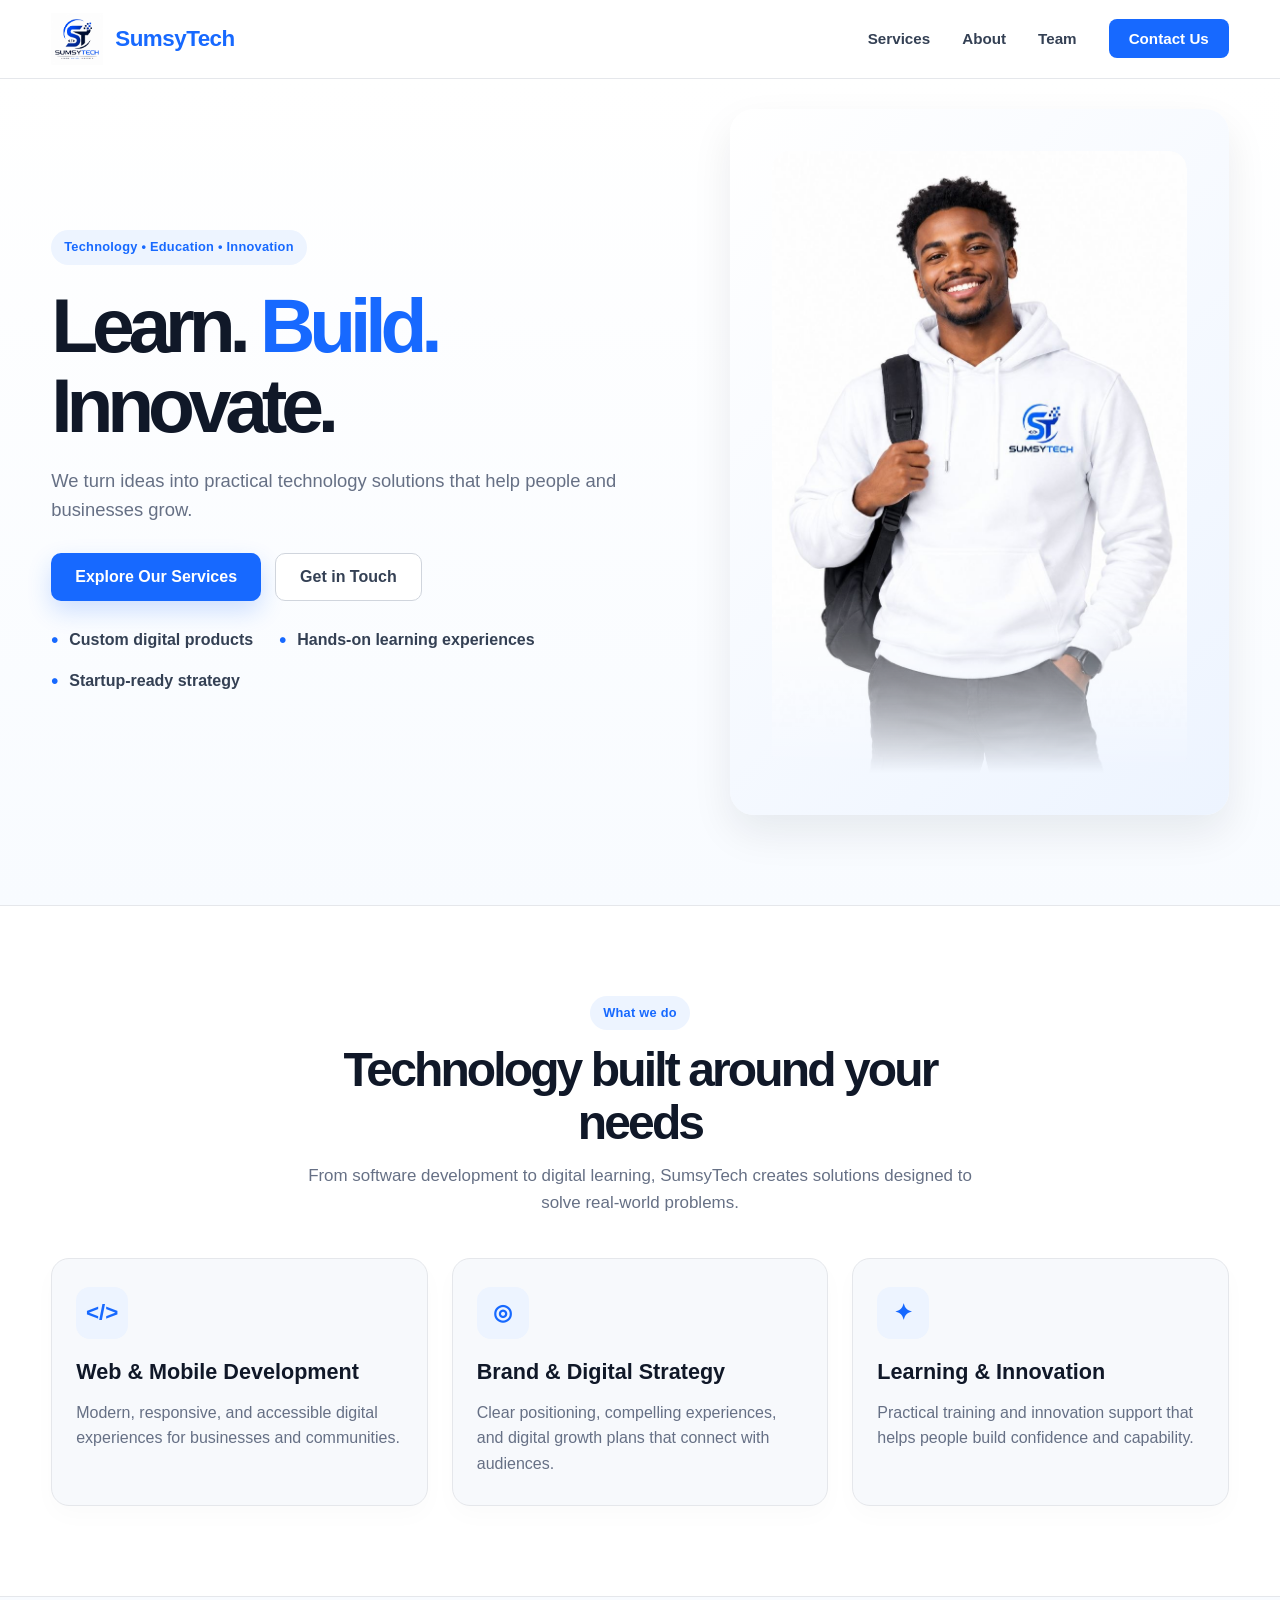
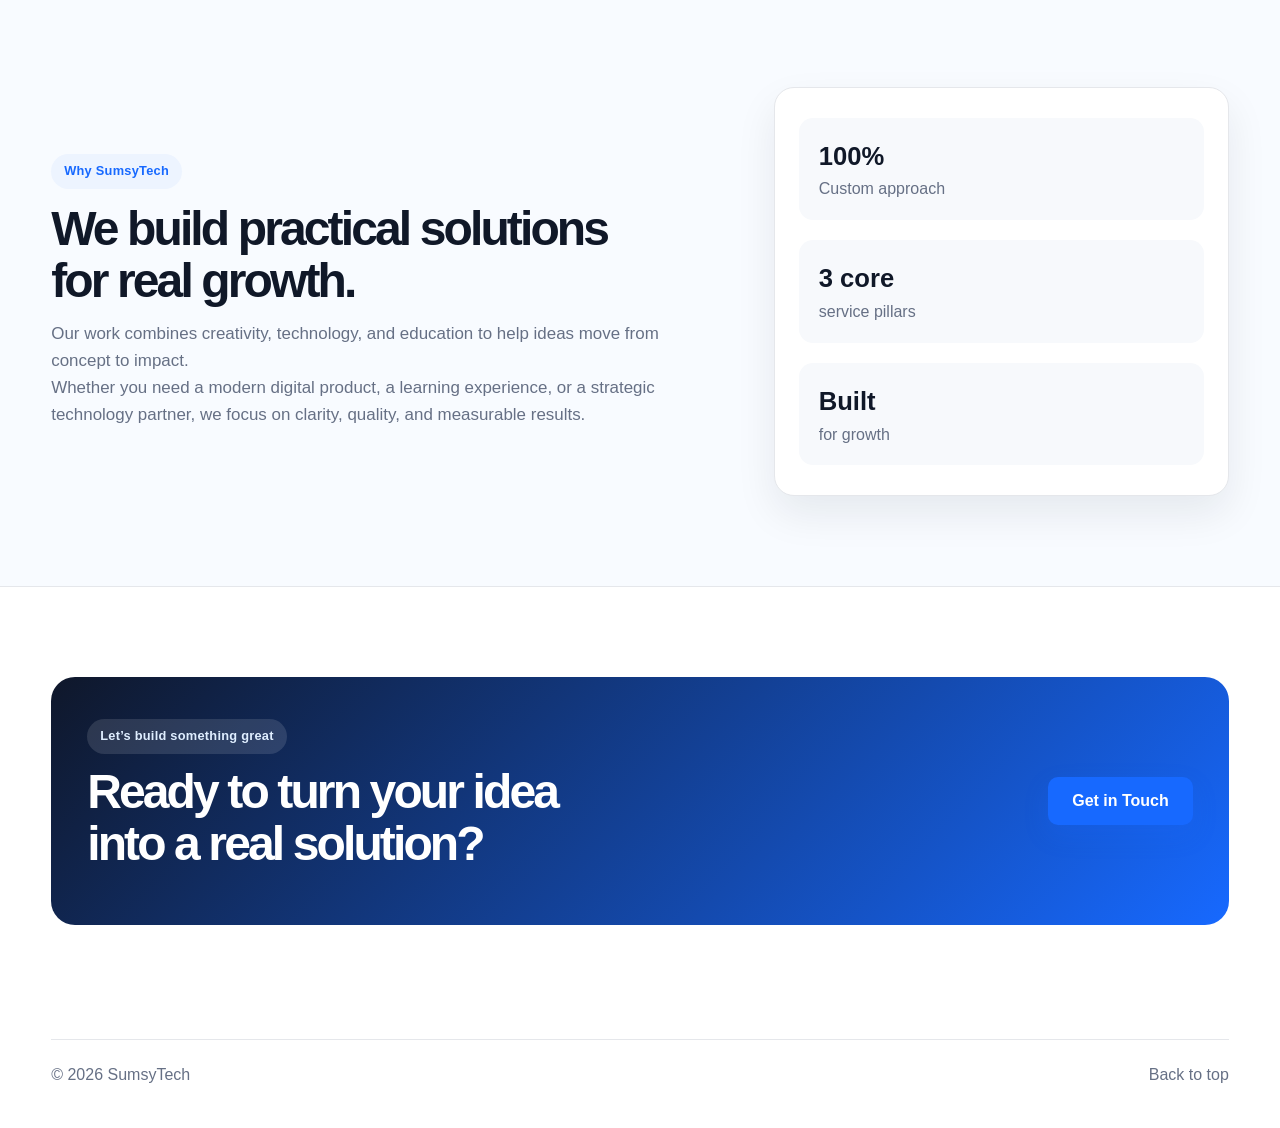
==== index.html @ 4ef964a2 "first commit" ====
<!DOCTYPE html>
<html lang="en">
<head>
    <meta charset="UTF-8">
    <meta name="viewport" content="width=device-width, initial-scale=1.0">
    <title>SumsyTech | Learn. Build. Innovate.</title>
    <meta name="description" content="SumsyTech helps people and businesses grow through technology, education, and innovation.">
    <link rel="stylesheet" href="./index.css">
</head>
<body>
    <header>
        <div class="nav-container">
            <a href="./index.html" class="logo" aria-label="SumsyTech home">
                <img src="./hero/sumsytech.jpg" alt="SumsyTech logo">
                <span>SumsyTech</span>
            </a>

            <nav aria-label="Main navigation" class="desktop-nav">
                <ul>
                    <li><a href="./services.html">Services</a></li>
                    <li><a href="./about.html">About</a></li>
                    <li><a href="./team.html">Team</a></li>
                    <li><a href="./contact.html" class="nav-button">Contact Us</a></li>
                </ul>
            </nav>

            <button class="mobile-menu-toggle" aria-label="Open menu" aria-expanded="false" aria-controls="mobileSidebar">
                <span></span>
                <span></span>
                <span></span>
            </button>
        </div>

        <div class="mobile-sidebar-overlay" aria-hidden="true"></div>

        <aside class="mobile-sidebar" id="mobileSidebar" aria-label="Mobile navigation" aria-hidden="true">
            <div class="mobile-sidebar-header">
                <a href="./index.html" class="logo" aria-label="SumsyTech home">
                    <img src="./hero/sumsytech.jpg" alt="SumsyTech logo">
                    <span>SumsyTech</span>
                </a>
                <button class="mobile-menu-close" aria-label="Close menu">×</button>
            </div>

            <nav aria-label="Mobile navigation links" class="mobile-nav">
                <ul>
                    <li><a href="./services.html">Services</a></li>
                    <li><a href="./about.html">About</a></li>
                    <li><a href="./team.html">Team</a></li>
                    <li><a href="./contact.html">Contact Us</a></li>
                </ul>
            </nav>
        </aside>
    </header>

    <main>
        <section class="hero" id="top">
            <div class="hero-container">
                <div class="hero-content">
                    <span class="eyebrow">Technology • Education • Innovation</span>
                    <h1>Learn. <span>Build.</span> Innovate.</h1>
                    <p>We turn ideas into practical technology solutions that help people and businesses grow.</p>

                    <div class="hero-buttons">
                        <a href="./services.html" class="btn btn-primary">Explore Our Services</a>
                        <a href="./contact.html" class="btn btn-secondary">Get in Touch</a>
                    </div>

                    <ul class="hero-points" aria-label="SumsyTech strengths">
                        <li>Custom digital products</li>
                        <li>Hands-on learning experiences</li>
                        <li>Startup-ready strategy</li>
                    </ul>
                </div>

                <div class="hero-logo" aria-label="SumsyTech technology symbol illustration">
                    <img src="./hero/sumsy-hero.jpg" alt="SumsyTech logo featuring the ST technology symbol">
                </div>
            </div>
        </section>

        <section class="services" id="services">
            <div class="container">
                <div class="section-heading">
                    <span class="kicker">What we do</span>
                    <h2>Technology built around your needs</h2>
                    <p>From software development to digital learning, SumsyTech creates solutions designed to solve real-world problems.</p>
                </div>

                <div class="service-grid">
                    <article class="service-card">
                        <div class="service-icon" aria-hidden="true">&lt;/&gt;</div>
                        <h3>Web &amp; Mobile Development</h3>
                        <p>Modern, responsive, and accessible digital experiences for businesses and communities.</p>
                    </article>

                    <article class="service-card">
                        <div class="service-icon" aria-hidden="true">◎</div>
                        <h3>Brand &amp; Digital Strategy</h3>
                        <p>Clear positioning, compelling experiences, and digital growth plans that connect with audiences.</p>
                    </article>

                    <article class="service-card">
                        <div class="service-icon" aria-hidden="true">✦</div>
                        <h3>Learning &amp; Innovation</h3>
                        <p>Practical training and innovation support that helps people build confidence and capability.</p>
                    </article>
                </div>
            </div>
        </section>

        <section class="about" id="about">
            <div class="container about-grid">
                <div class="about-copy">
                    <span class="kicker">Why SumsyTech</span>
                    <h2>We build practical solutions for real growth.</h2>
                    <p>Our work combines creativity, technology, and education to help ideas move from concept to impact.</p>
                    <p>Whether you need a modern digital product, a learning experience, or a strategic technology partner, we focus on clarity, quality, and measurable results.</p>
                </div>

                <div class="about-panel" aria-label="SumsyTech impact statistics">
                    <div>
                        <strong>100%</strong>
                        <span>Custom approach</span>
                    </div>
                    <div>
                        <strong>3 core</strong>
                        <span>service pillars</span>
                    </div>
                    <div>
                        <strong>Built</strong>
                        <span>for growth</span>
                    </div>
                </div>
            </div>
        </section>

        <section class="cta" id="contact">
            <div class="container cta-box">
                <div>
                    <span class="kicker">Let’s build something great</span>
                    <h2>Ready to turn your idea into a real solution?</h2>
                </div>
                <a href="mailto:sumsytech@gmail.com" class="btn btn-primary">Get in Touch</a>
            </div>
        </section>
    </main>

    <footer class="site-footer">
        <div class="container footer-content">
            <p>© 2026 SumsyTech</p>
            <a href="#top">Back to top</a>
        </div>
    </footer>

    <script>
        const menuToggle = document.querySelector('.mobile-menu-toggle');
        const mobileSidebar = document.querySelector('.mobile-sidebar');
        const overlay = document.querySelector('.mobile-sidebar-overlay');
        const closeButton = document.querySelector('.mobile-menu-close');

        function toggleSidebar() {
            const isOpen = mobileSidebar.classList.contains('open');
            mobileSidebar.classList.toggle('open', !isOpen);
            overlay.classList.toggle('active', !isOpen);
            menuToggle.setAttribute('aria-expanded', String(!isOpen));
            mobileSidebar.setAttribute('aria-hidden', String(isOpen));
        }

        if (menuToggle) {
            menuToggle.addEventListener('click', toggleSidebar);
        }

        if (closeButton) {
            closeButton.addEventListener('click', toggleSidebar);
        }

        if (overlay) {
            overlay.addEventListener('click', toggleSidebar);
        }

        document.querySelectorAll('.mobile-nav a').forEach(link => {
            link.addEventListener('click', () => {
                mobileSidebar.classList.remove('open');
                overlay.classList.remove('active');
                menuToggle.setAttribute('aria-expanded', 'false');
                mobileSidebar.setAttribute('aria-hidden', 'true');
            });
        });
    </script>
</body>
</html>
---- index.css ----
:root {
    --primary: #1769ff;
    --primary-dark: #0d55d9;
    --primary-soft: #edf4ff;
    --text: #101828;
    --muted: #667085;
    --border: #e5e7eb;
    --surface: #ffffff;
    --surface-alt: #f7f9fc;
    --shadow: 0 18px 40px rgba(16, 24, 40, 0.08);
}

* {
    box-sizing: border-box;
    margin: 0;
    padding: 0;
}

html {
    scroll-behavior: smooth;
}

body {
    font-family: Arial, Helvetica, sans-serif;
    background: #fff;
    color: var(--text);
    line-height: 1.6;
}

a {
    color: inherit;
    text-decoration: none;
}

img {
    max-width: 100%;
    display: block;
    height: auto;
}

a:focus-visible,
button:focus-visible {
    outline: 3px solid var(--primary);
    outline-offset: 4px;
}

.container {
    width: min(1180px, 92%);
    margin: 0 auto;
}

/* Header */
header {
    position: sticky;
    top: 0;
    z-index: 1000;
    background: rgba(255, 255, 255, 0.96);
    backdrop-filter: blur(10px);
    border-bottom: 1px solid var(--border);
}

.nav-container {
    width: min(1180px, 92%);
    margin: 0 auto;
    min-height: 78px;
    display: flex;
    align-items: center;
    justify-content: space-between;
    gap: 30px;
}

.logo {
    display: inline-flex;
    align-items: center;
    gap: 12px;
    font-size: 1.4rem;
    font-weight: 800;
    letter-spacing: -0.5px;
}

.logo img {
    width: 52px;
    height: 52px;
    object-fit: contain;
}

.logo span {
    color: var(--primary);
}

nav ul {
    display: flex;
    align-items: center;
    list-style: none;
    gap: 32px;
}

nav a {
    font-size: 0.95rem;
    font-weight: 600;
    color: #344054;
    transition: color 0.2s ease;
}

nav a:hover {
    color: var(--primary);
}

.nav-button {
    background: var(--primary);
    color: #fff !important;
    padding: 11px 20px;
    border-radius: 8px;
    transition: background 0.2s ease, transform 0.2s ease;
}

.nav-button:hover {
    background: var(--primary-dark);
    transform: translateY(-1px);
}

/* Hero */
.hero {
    background: linear-gradient(180deg, #fff 0%, #f8fbff 100%);
    padding: 30px 0 90px;
    border-bottom: 1px solid var(--border);
}

.hero-container {
    width: min(1180px, 92%);
    margin: 0 auto;
    display: grid;
    grid-template-columns: 1.1fr 0.9fr;
    align-items: center;
    gap: 70px;
}

.eyebrow,
.kicker {
    display: inline-block;
    background: var(--primary-soft);
    color: var(--primary);
    padding: 7px 13px;
    border-radius: 999px;
    font-size: 0.8rem;
    font-weight: 700;
    letter-spacing: 0.02em;
}

.hero-content .eyebrow {
    margin-bottom: 20px;
}

.hero h1 {
    font-size: clamp(2.5rem, 6vw, 4.8rem);
    line-height: 1.05;
    letter-spacing: -0.08em;
    color: var(--text);
    margin-bottom: 20px;
}

.hero h1 span {
    color: var(--primary);
}

.hero p {
    max-width: 640px;
    color: var(--muted);
    font-size: 1.15rem;
    margin-bottom: 28px;
}

.hero-buttons {
    display: flex;
    flex-wrap: wrap;
    gap: 14px;
    margin-bottom: 26px;
}

.btn {
    display: inline-flex;
    align-items: center;
    justify-content: center;
    min-height: 48px;
    padding: 0 24px;
    border-radius: 10px;
    font-weight: 700;
    transition: all 0.2s ease;
}

.btn-primary {
    background: var(--primary);
    color: #fff;
    box-shadow: 0 10px 24px rgba(23, 105, 255, 0.2);
}

.btn-primary:hover {
    background: var(--primary-dark);
    transform: translateY(-2px);
}

.btn-secondary {
    background: #fff;
    border: 1px solid #d0d5dd;
    color: #344054;
}

.btn-secondary:hover {
    border-color: var(--primary);
    color: var(--primary);
}

.hero-points {
    display: flex;
    flex-wrap: wrap;
    gap: 16px 26px;
    list-style: none;
    color: #344054;
    font-weight: 600;
}

.hero-points li {
    position: relative;
    padding-left: 18px;
}

.hero-points li::before {
    content: "•";
    position: absolute;
    left: 0;
    color: var(--primary);
    font-size: 1.25rem;
    line-height: 1;
    top: 0.18rem;
}

.hero-logo {
    display: flex;
    justify-content: center;
    align-items: center;
    background: linear-gradient(135deg, #ffffff 0%, #edf4ff 100%);
    border-radius: 24px;
    padding: 42px;
    box-shadow: var(--shadow);
    min-height: 420px;
}

.hero-logo img {
    width: min(100%, 560px);
    object-fit: contain;
    border-radius: 18px;
    -webkit-mask-image: linear-gradient(to bottom, black 70%, transparent 100%);
    mask-image: linear-gradient(to bottom, black 70%, transparent 100%);
}

/* Services */
.services,
.about,
.cta,
.services-page-grid,
.process-section {
    padding: 90px 0;
}

.services-page-hero,
.page-hero {
    background: linear-gradient(180deg, #ffffff 0%, #f5f9ff 100%);
    padding: 90px 0 60px;
    border-bottom: 1px solid var(--border);
}

.services-page-hero-inner,
.page-hero-inner,
.team-hero-layout {
    display: grid;
    grid-template-columns: 1.2fr 0.8fr;
    gap: 40px;
    align-items: center;
}

.services-page-hero h1,
.page-hero h1,
.team-copy h1 {
    font-size: clamp(2.6rem, 5vw, 4.4rem);
    line-height: 1.08;
    letter-spacing: -0.08em;
    margin: 18px 0 16px;
}

.services-page-hero p,
.page-hero p,
.team-copy p {
    max-width: 640px;
    color: var(--muted);
    font-size: 1.08rem;
}

.mini-panel {
    background: #fff;
    border: 1px solid var(--border);
    border-radius: 22px;
    box-shadow: var(--shadow);
    padding: 24px;
    display: grid;
    gap: 16px;
}

.mini-panel div {
    background: var(--surface-alt);
    border-radius: 14px;
    padding: 18px 20px;
}

.mini-panel strong {
    display: block;
    font-size: 1.3rem;
    margin-bottom: 4px;
}

.mini-panel span {
    color: var(--muted);
}

.section-heading {
    max-width: 700px;
    margin: 0 auto 42px;
    text-align: center;
}

.section-heading h2,
.about-copy h2,
.cta-box h2 {
    font-size: clamp(2rem, 4vw, 3rem);
    letter-spacing: -0.06em;
    line-height: 1.1;
    margin: 14px 0 12px;
}

.section-heading p,
.about-copy p {
    color: var(--muted);
    font-size: 1.06rem;
}

.service-grid {
    display: grid;
    grid-template-columns: repeat(3, minmax(0, 1fr));
    gap: 24px;
    margin-top: 30px;
}

.service-card {
    background: var(--surface-alt);
    border: 1px solid var(--border);
    border-radius: 18px;
    padding: 28px 24px;
    box-shadow: 0 10px 24px rgba(16, 24, 40, 0.02);
}

.service-icon {
    width: 52px;
    height: 52px;
    border-radius: 14px;
    display: grid;
    place-items: center;
    font-size: 1.4rem;
    font-weight: 700;
    background: var(--primary-soft);
    color: var(--primary);
    margin-bottom: 16px;
}

.service-card h3 {
    font-size: 1.35rem;
    margin-bottom: 10px;
}

.service-card p {
    color: var(--muted);
}

.service-detail-card ul {
    margin-top: 16px;
    padding-left: 18px;
    color: #344054;
    line-height: 2;
}

.service-detail-card li::marker {
    color: var(--primary);
}

.process-grid,
.value-grid,
.team-grid {
    display: grid;
    grid-template-columns: repeat(4, minmax(0, 1fr));
    gap: 22px;
    margin-top: 30px;
}

.value-grid {
    grid-template-columns: repeat(3, minmax(0, 1fr));
}

.team-grid {
    grid-template-columns: repeat(4, minmax(0, 1fr));
}

.process-card,
.value-card,
.story-panel,
.contact-card,
.contact-form-wrap,
.contact-aside .aside-box,
.team-card {
    background: #fff;
    border: 1px solid var(--border);
    border-radius: 18px;
    padding: 28px 22px;
    box-shadow: 0 12px 28px rgba(16, 24, 40, 0.04);
}

.process-card span {
    display: inline-flex;
    align-items: center;
    justify-content: center;
    width: 48px;
    height: 48px;
    border-radius: 12px;
    background: var(--primary-soft);
    color: var(--primary);
    font-weight: 800;
    margin-bottom: 18px;
}

.process-card h3,
.value-card h3,
.contact-card h3,
.contact-form-wrap h2,
.story-copy h2 {
    font-size: 1.4rem;
    margin-bottom: 10px;
}

.process-card p,
.value-card p,
.contact-card p,
.story-copy p,
.contact-aside li {
    color: var(--muted);
}

.story-section,
.contact-section {
    padding: 90px 0;
}

.story-grid,
.contact-grid {
    display: grid;
    grid-template-columns: 1.15fr 0.85fr;
    gap: 34px;
    align-items: center;
}

.story-panel {
    display: grid;
    gap: 16px;
}

.story-panel div {
    background: var(--surface-alt);
    padding: 18px 20px;
    border-radius: 14px;
}

.story-panel strong {
    display: block;
    margin-bottom: 6px;
}

.story-panel span {
    color: var(--muted);
}

.value-card {
    padding: 30px 22px;
}

.value-card .service-icon {
    width: 58px;
    height: 58px;
    border-radius: 16px;
    font-size: 1.1rem;
    margin-bottom: 18px;
}

.contact-card,
.contact-form-wrap,
.contact-aside .aside-box,
.team-card {
    display: grid;
    gap: 14px;
}

.contact-card a {
    color: var(--primary);
    font-weight: 600;
}

.contact-form {
    display: grid;
    gap: 18px;
    margin-top: 18px;
}

.form-row {
    display: grid;
    grid-template-columns: repeat(2, minmax(0, 1fr));
    gap: 18px;
}

.contact-form label {
    display: grid;
    gap: 8px;
    font-weight: 600;
    color: #344054;
}

.contact-form input,
.contact-form textarea {
    width: 100%;
    border: 1px solid var(--border);
    border-radius: 12px;
    padding: 14px 16px;
    font: inherit;
    color: var(--text);
    background: #fff;
}

.contact-form input:focus,
.contact-form textarea:focus {
    outline: 2px solid rgba(23, 105, 255, 0.2);
    border-color: var(--primary);
}

.contact-aside ul {
    list-style: none;
    display: grid;
    gap: 10px;
    padding-left: 0;
}

.contact-aside li {
    position: relative;
    padding-left: 18px;
}

.contact-aside li::before {
    content: "•";
    position: absolute;
    left: 0;
    color: var(--primary);
}

.team-section {
    padding: 90px 0;
}

.team-sidebar {
    display: grid;
    gap: 20px;
}

.team-illustration {
    background: linear-gradient(135deg, #ffffff 0%, #edf4ff 100%);
    border: 1px solid var(--border);
    border-radius: 26px;
    overflow: hidden;
    box-shadow: var(--shadow);
    min-height: 300px;
}

.team-illustration svg {
    width: 100%;
    height: 100%;
    display: block;
}

.team-card {
    justify-items: start;
}

.team-avatar {
    width: 68px;
    height: 68px;
    border-radius: 50%;
    display: grid;
    place-items: center;
    background: linear-gradient(135deg, var(--primary-soft) 0%, #dfeeff 100%);
    color: var(--primary);
    font-size: 1.6rem;
    font-weight: 800;
}

.team-card h3 {
    font-size: 1.35rem;
    margin: 0;
}

.team-card span {
    color: var(--primary);
    font-weight: 700;
    font-size: 0.92rem;
}

.team-card p {
    color: var(--muted);
}

/* About */
.about {
    background: #f8fbff;
    border-top: 1px solid var(--border);
    border-bottom: 1px solid var(--border);
}

.about-grid {
    display: grid;
    grid-template-columns: 1.2fr 0.8fr;
    gap: 40px;
    align-items: center;
}

.about-copy {
    max-width: 620px;
}

.about-panel {
    background: #fff;
    border: 1px solid var(--border);
    border-radius: 20px;
    padding: 30px 24px;
    box-shadow: var(--shadow);
    display: grid;
    gap: 20px;
}

.about-panel div {
    padding: 18px 20px;
    border-radius: 14px;
    background: var(--surface-alt);
}

.about-panel strong {
    display: block;
    font-size: 1.6rem;
    color: var(--text);
}

.about-panel span {
    color: var(--muted);
}

/* CTA */
.cta-box {
    background: linear-gradient(135deg, #0f172a 0%, #1769ff 100%);
    color: #fff;
    border-radius: 24px;
    padding: 42px 36px;
    display: flex;
    align-items: center;
    justify-content: space-between;
    gap: 24px;
}

.cta-box .kicker {
    color: #dfeeff;
    background: rgba(255, 255, 255, 0.12);
}

.cta-box h2 {
    max-width: 520px;
    margin-top: 12px;
}

.submit-loading {
    display: none;
    align-items: center;
    justify-content: center;
    gap: 12px;
    margin-top: 18px;
    padding: 14px 18px;
    border: 1px solid var(--border);
    background: var(--primary-soft);
    border-radius: 12px;
    color: var(--primary);
    font-weight: 700;
}

.submit-loading.active {
    display: flex;
}

.spinner {
    width: 18px;
    height: 18px;
    border: 3px solid rgba(23, 105, 255, 0.2);
    border-top-color: var(--primary);
    border-radius: 50%;
    animation: spin 0.8s linear infinite;
}

@keyframes spin {
    to {
        transform: rotate(360deg);
    }
}

.site-footer {
    padding: 24px 0 40px;
    background: #fff;
}

.thank-you-main {
    padding: 90px 0;
    background: linear-gradient(180deg, #ffffff 0%, #f5f9ff 100%);
}

.thank-you-box {
    width: min(760px, 92%);
    margin: 0 auto;
    background: #fff;
    border: 1px solid var(--border);
    border-radius: 26px;
    box-shadow: var(--shadow);
    padding: 48px 28px;
    text-align: center;
}

.thank-you-box .kicker {
    margin-bottom: 16px;
}

.thank-you-box h1 {
    font-size: clamp(2.3rem, 5vw, 4rem);
    letter-spacing: -0.07em;
    line-height: 1.08;
    margin-bottom: 18px;
}

.thank-you-box p {
    color: var(--muted);
    font-size: 1.08rem;
    margin-bottom: 28px;
}

.thank-you-box .btn {
    margin: 0 auto;
}

.footer-content {
    display: flex;
    align-items: center;
    justify-content: space-between;
    gap: 20px;
    color: var(--muted);
    border-top: 1px solid var(--border);
    padding-top: 22px;
}

@media (max-width: 850px) {
    .hero-container,
    .about-grid,
    .service-grid,
    .services-page-hero-inner,
    .page-hero-inner,
    .team-hero-layout,
    .story-grid,
    .contact-grid,
    .process-grid,
    .value-grid,
    .team-grid {
        grid-template-columns: 1fr;
    }

    .hero {
        padding-top: 28px;
    }

    .hero-logo {
        order: -1;
        min-height: 280px;
    }

    .cta-box {
        flex-direction: column;
        align-items: flex-start;
    }

    .process-grid,
    .value-grid,
    .team-grid {
        gap: 18px;
    }

    .form-row {
        grid-template-columns: 1fr;
    }
}

@media (max-width: 600px) {
    .nav-container {
        min-height: 70px;
        position: relative;
    }

    .desktop-nav {
        display: none;
    }

    .mobile-menu-toggle {
        display: flex;
        flex-direction: column;
        justify-content: center;
        align-items: center;
        gap: 5px;
        width: 44px;
        height: 44px;
        border: 1px solid var(--border);
        border-radius: 12px;
        background: #fff;
        cursor: pointer;
        padding: 0;
    }

    .mobile-menu-toggle span {
        display: block;
        width: 20px;
        height: 2px;
        background: var(--text);
        border-radius: 2px;
    }

    .mobile-sidebar-overlay {
        position: fixed;
        inset: 0;
        background: rgba(16, 24, 40, 0.45);
        opacity: 0;
        pointer-events: none;
        transition: opacity 0.2s ease;
        z-index: 1200;
    }

    .mobile-sidebar-overlay.active {
        opacity: 1;
        pointer-events: auto;
    }

    .mobile-sidebar {
        position: fixed;
        top: 0;
        right: 0;
        width: min(80vw, 320px);
        height: 100vh;
        background: #fff;
        box-shadow: -18px 0 40px rgba(16, 24, 40, 0.15);
        transform: translateX(105%);
        transition: transform 0.25s ease;
        z-index: 1300;
        padding: 20px 18px;
        display: flex;
        flex-direction: column;
    }

    .mobile-sidebar.open {
        transform: translateX(0);
    }

    .mobile-sidebar-header {
        display: flex;
        align-items: center;
        justify-content: space-between;
        gap: 12px;
        margin-bottom: 20px;
        padding-bottom: 12px;
        border-bottom: 1px solid var(--border);
    }

    .mobile-menu-close {
        width: 38px;
        height: 38px;
        border: none;
        border-radius: 10px;
        background: var(--primary-soft);
        color: var(--primary);
        font-size: 1.7rem;
        line-height: 1;
        cursor: pointer;
    }

    .mobile-nav ul {
        list-style: none;
        display: grid;
        gap: 10px;
    }

    .mobile-nav a {
        display: block;
        padding: 14px 12px;
        border-radius: 10px;
        color: var(--text);
        background: var(--surface-alt);
        font-weight: 600;
    }

    .hero h1 {
        letter-spacing: -0.05em;
    }

    .hero-points {
        flex-direction: column;
        gap: 10px;
    }

    .footer-content {
        flex-direction: column;
        align-items: flex-start;
    }
}

@media (min-width: 601px) {
    .mobile-menu-toggle,
    .mobile-sidebar,
    .mobile-sidebar-overlay {
        display: none !important;
    }
}



@media (prefers-reduced-motion: reduce){
    *,
    *::before,
    *::after{
        scroll-behavior: auto;
        transition: none;
    }
}
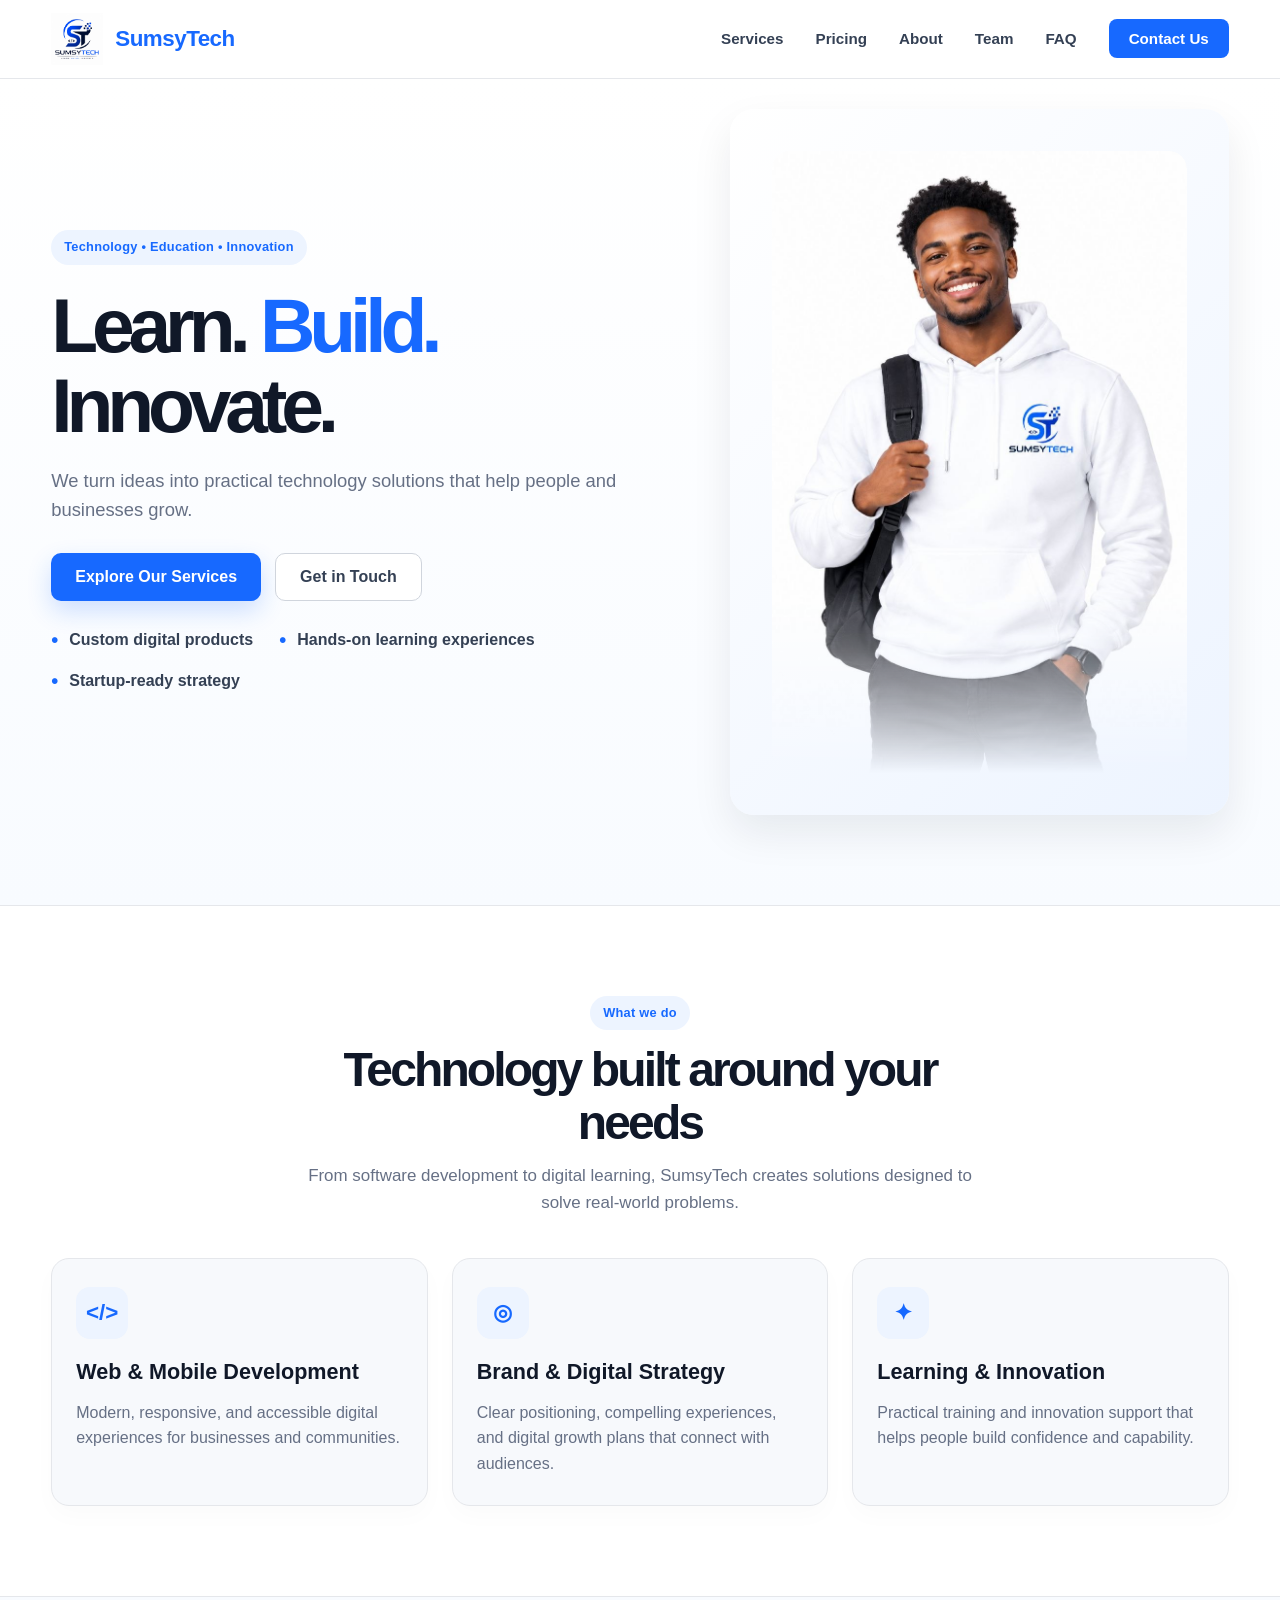
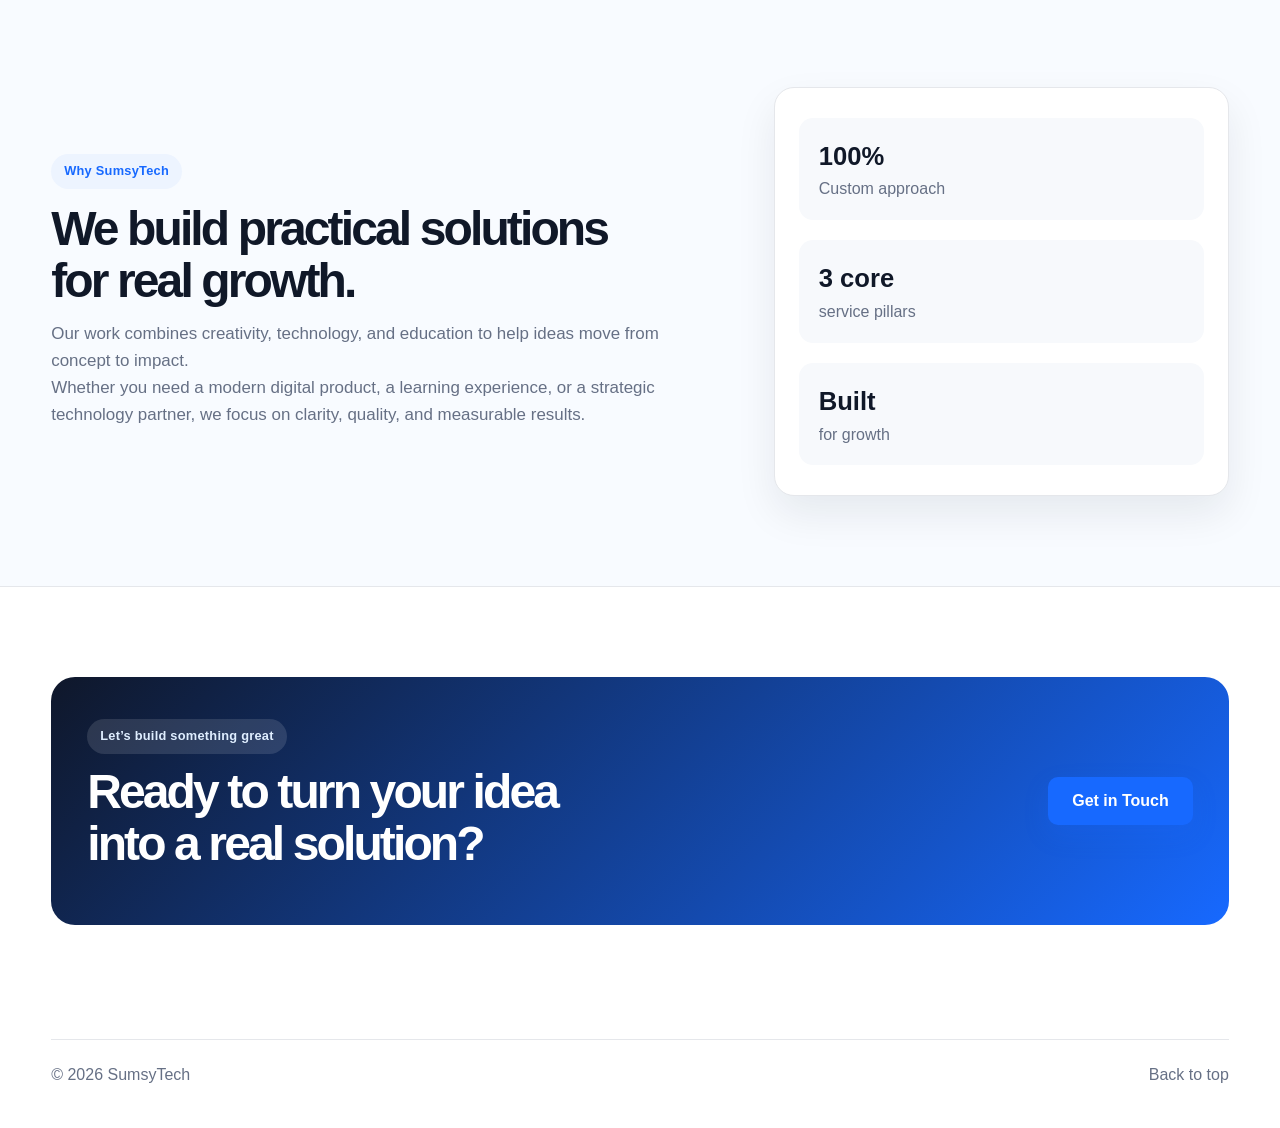
==== commit 4a56c727: "third commit" ====
--- a/index.html
+++ b/index.html
@@ -18,8 +18,10 @@
             <nav aria-label="Main navigation" class="desktop-nav">
                 <ul>
                     <li><a href="./services.html">Services</a></li>
+                    <li><a href="./pricing.html">Pricing</a></li>
                     <li><a href="./about.html">About</a></li>
                     <li><a href="./team.html">Team</a></li>
+                    <li><a href="./faq.html">FAQ</a></li>
                     <li><a href="./contact.html" class="nav-button">Contact Us</a></li>
                 </ul>
             </nav>
@@ -45,8 +47,10 @@
             <nav aria-label="Mobile navigation links" class="mobile-nav">
                 <ul>
                     <li><a href="./services.html">Services</a></li>
+                    <li><a href="./pricing.html">Pricing</a></li>
                     <li><a href="./about.html">About</a></li>
                     <li><a href="./team.html">Team</a></li>
+                    <li><a href="./faq.html">FAQ</a></li>
                     <li><a href="./contact.html">Contact Us</a></li>
                 </ul>
             </nav>
--- a/index.css
+++ b/index.css
@@ -258,7 +258,8 @@
 .about,
 .cta,
 .services-page-grid,
-.process-section {
+.process-section,
+.faq-section {
     padding: 90px 0;
 }
 
@@ -340,6 +341,169 @@
 .about-copy p {
     color: var(--muted);
     font-size: 1.06rem;
+}
+
+.faq-layout {
+    display: grid;
+    grid-template-columns: 0.75fr 1.25fr;
+    gap: 56px;
+    align-items: start;
+}
+
+.faq-heading {
+    position: sticky;
+    top: 110px;
+    margin: 0;
+    text-align: left;
+}
+
+.faq-list {
+    display: grid;
+    gap: 14px;
+}
+
+.faq-list details {
+    background: var(--surface-alt);
+    border: 1px solid var(--border);
+    border-radius: 14px;
+    padding: 0 22px;
+}
+
+.faq-list summary {
+    cursor: pointer;
+    list-style: none;
+    padding: 20px 28px 20px 0;
+    font-size: 1.05rem;
+    font-weight: 700;
+    position: relative;
+}
+
+.faq-list summary::-webkit-details-marker {
+    display: none;
+}
+
+.faq-list summary::after {
+    content: "+";
+    position: absolute;
+    right: 0;
+    color: var(--primary);
+    font-size: 1.4rem;
+    font-weight: 400;
+    line-height: 1;
+}
+
+.faq-list details[open] summary::after {
+    content: "-";
+}
+
+.faq-list details p {
+    color: var(--muted);
+    padding: 0 0 20px;
+    max-width: 680px;
+}
+
+.pricing-section {
+    padding: 90px 0;
+    background: var(--surface-alt);
+}
+
+.pricing-grid {
+    display: grid;
+    grid-template-columns: repeat(3, minmax(0, 1fr));
+    gap: 22px;
+    align-items: stretch;
+}
+
+.pricing-card {
+    position: relative;
+    display: flex;
+    flex-direction: column;
+    background: #fff;
+    border: 1px solid var(--border);
+    border-radius: 18px;
+    padding: 30px 26px;
+    box-shadow: 0 10px 24px rgba(16, 24, 40, 0.04);
+}
+
+.pricing-card-featured {
+    border: 2px solid var(--primary);
+    box-shadow: 0 18px 36px rgba(23, 105, 255, 0.14);
+}
+
+.pricing-badge {
+    position: absolute;
+    top: -14px;
+    right: 20px;
+    background: var(--primary);
+    color: #fff;
+    padding: 5px 12px;
+    border-radius: 999px;
+    font-size: 0.75rem;
+    font-weight: 700;
+}
+
+.pricing-label {
+    color: var(--primary);
+    font-size: 0.8rem;
+    font-weight: 700;
+    text-transform: uppercase;
+    letter-spacing: 0.04em;
+}
+
+.pricing-card h3 {
+    font-size: 1.8rem;
+    margin: 10px 0 8px;
+}
+
+.pricing-description {
+    color: var(--muted);
+    min-height: 52px;
+}
+
+.pricing-amount {
+    font-size: 2rem;
+    font-weight: 800;
+    margin: 24px 0 20px;
+}
+
+.pricing-amount span {
+    display: block;
+    color: var(--muted);
+    font-size: 0.8rem;
+    font-weight: 600;
+    margin-bottom: 2px;
+}
+
+.pricing-card .btn {
+    width: 100%;
+}
+
+.pricing-card ul {
+    display: grid;
+    gap: 11px;
+    list-style: none;
+    margin-top: 26px;
+    color: #344054;
+}
+
+.pricing-card li {
+    position: relative;
+    padding-left: 22px;
+}
+
+.pricing-card li::before {
+    content: "✓";
+    position: absolute;
+    left: 0;
+    color: var(--primary);
+    font-weight: 700;
+}
+
+.pricing-note {
+    max-width: 760px;
+    margin: 28px auto 0;
+    color: var(--muted);
+    text-align: center;
 }
 
 .service-grid {
@@ -774,6 +938,7 @@
     .hero-container,
     .about-grid,
     .service-grid,
+    .pricing-grid,
     .services-page-hero-inner,
     .page-hero-inner,
     .team-hero-layout,
@@ -785,6 +950,10 @@
         grid-template-columns: 1fr;
     }
 
+    .team-grid {
+        grid-template-columns: repeat(2, minmax(0, 1fr));
+    }
+
     .hero {
         padding-top: 28px;
     }
@@ -805,12 +974,29 @@
         gap: 18px;
     }
 
+    .faq-layout {
+        grid-template-columns: 1fr;
+        gap: 36px;
+    }
+
+    .faq-heading {
+        position: static;
+    }
+
     .form-row {
         grid-template-columns: 1fr;
     }
 }
 
 @media (max-width: 600px) {
+    html {
+        overflow-x: hidden;
+    }
+
+    .team-grid {
+        grid-template-columns: 1fr;
+    }
+
     .nav-container {
         min-height: 70px;
         position: relative;
@@ -862,20 +1048,22 @@
         position: fixed;
         top: 0;
         right: 0;
-        width: min(80vw, 320px);
+            width: 0;
         height: 100vh;
         background: #fff;
         box-shadow: -18px 0 40px rgba(16, 24, 40, 0.15);
-        transform: translateX(105%);
-        transition: transform 0.25s ease;
+            overflow: hidden;
+            transition: width 0.25s ease, padding 0.25s ease;
         z-index: 1300;
-        padding: 20px 18px;
+            padding: 20px 0;
         display: flex;
         flex-direction: column;
     }
 
     .mobile-sidebar.open {
-        transform: translateX(0);
+            width: min(80vw, 320px);
+            padding-right: 18px;
+            padding-left: 18px;
     }
 
     .mobile-sidebar-header {
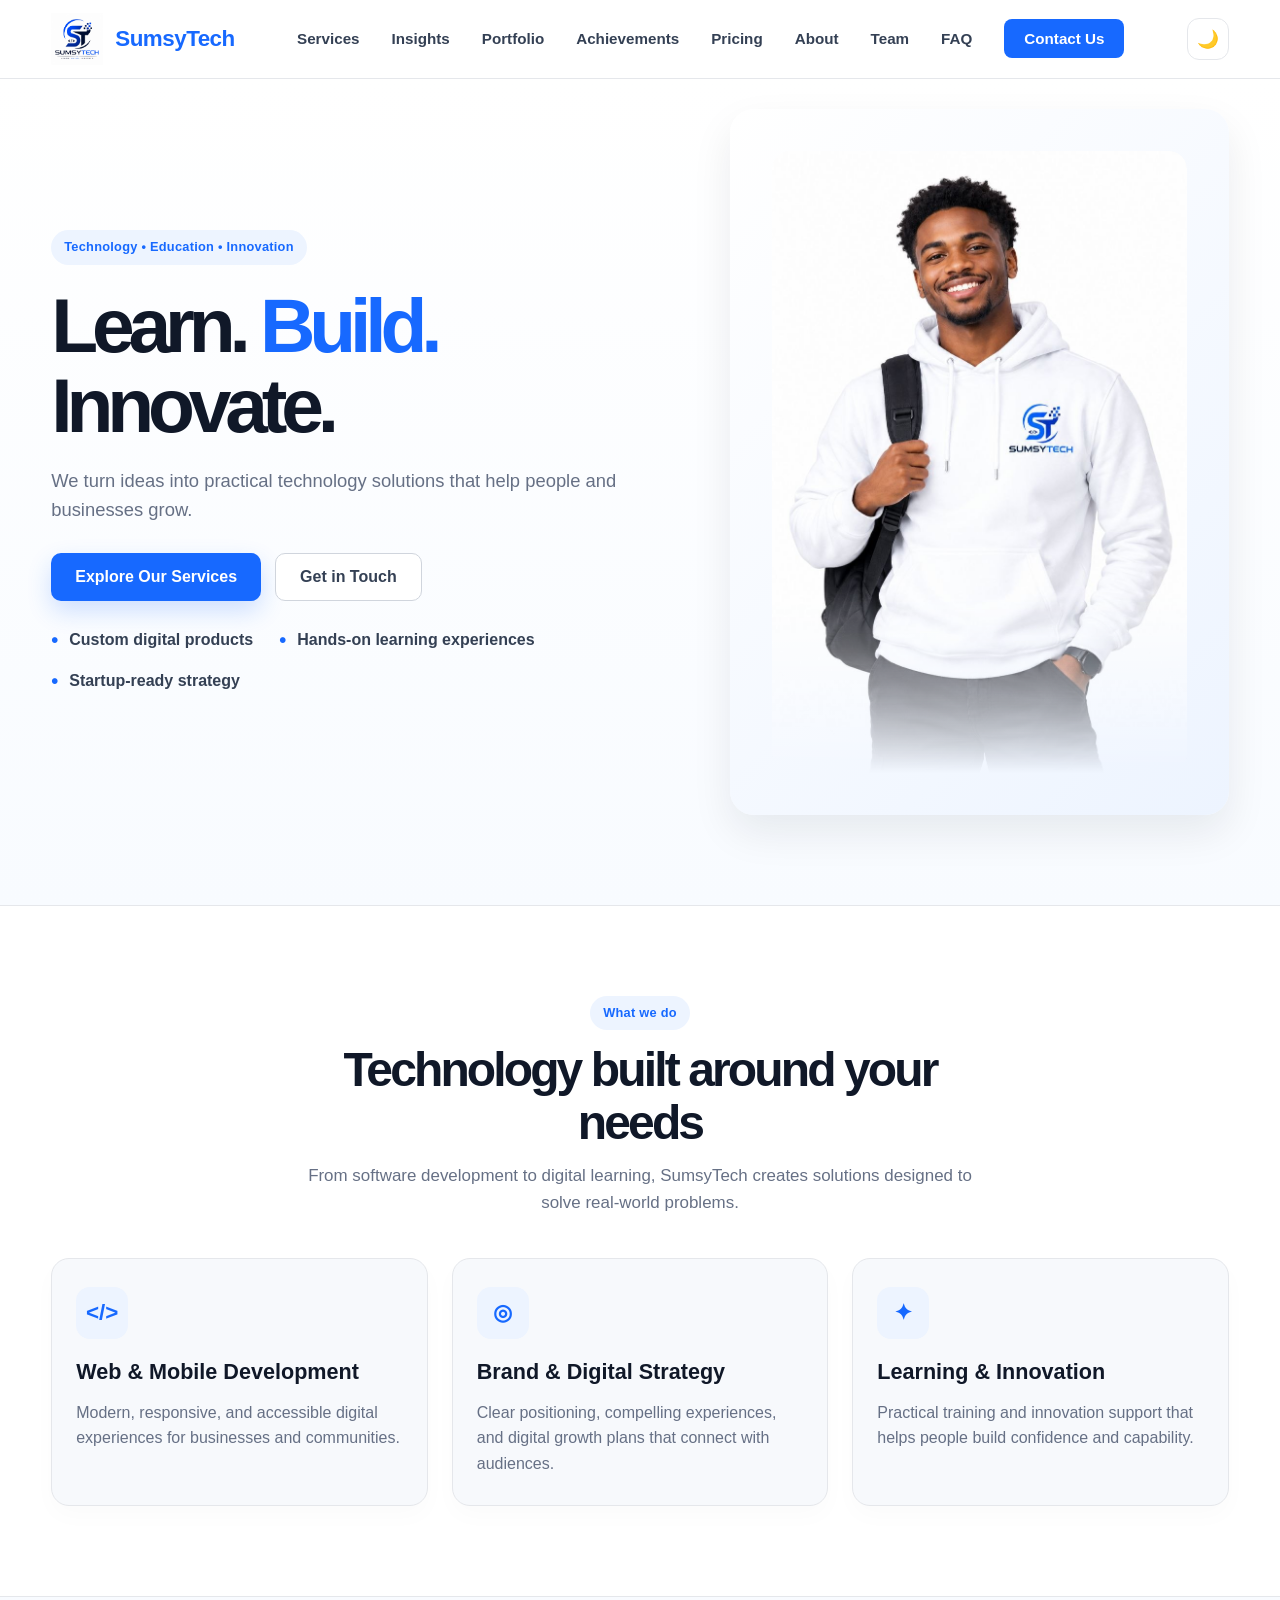
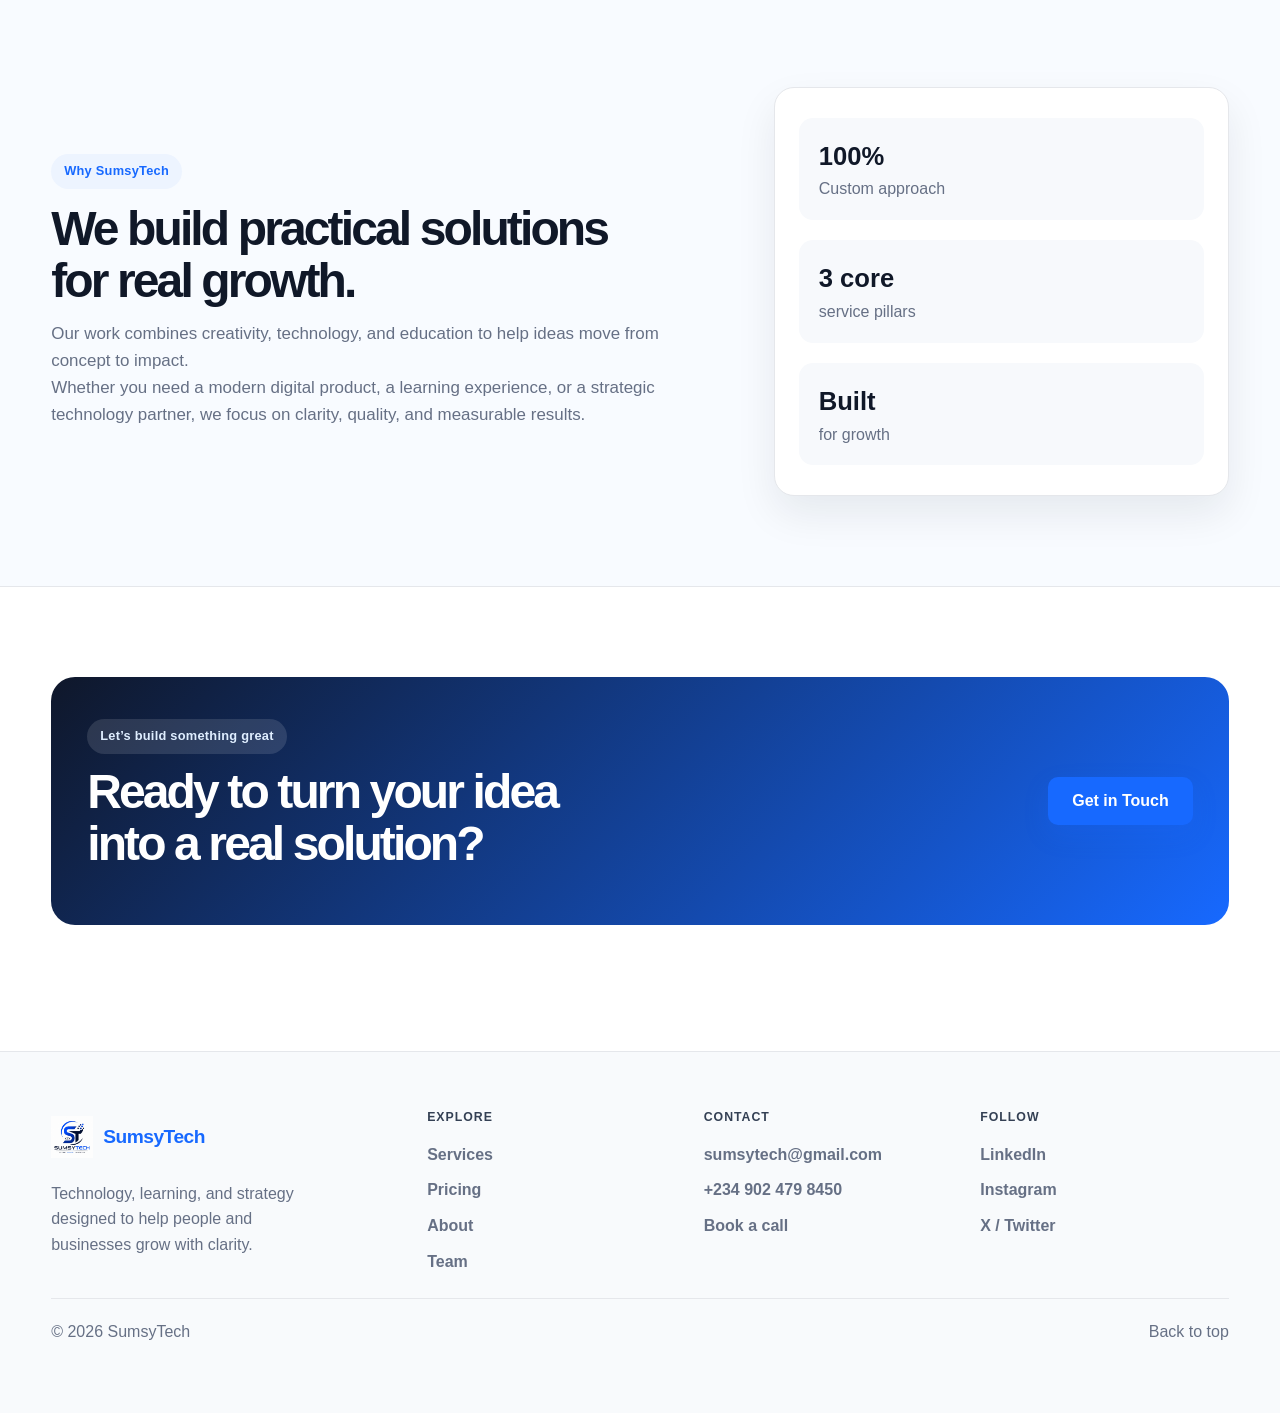
==== commit 4ecc95e2: "Update SumsyTech site pages and responsiveness" ====
--- a/index.html
+++ b/index.html
@@ -18,6 +18,9 @@
             <nav aria-label="Main navigation" class="desktop-nav">
                 <ul>
                     <li><a href="./services.html">Services</a></li>
+                    <li><a href="./insights.html">Insights</a></li>
+                    <li><a href="./portfolio.html">Portfolio</a></li>
+                    <li><a href="./achievements.html">Achievements</a></li>
                     <li><a href="./pricing.html">Pricing</a></li>
                     <li><a href="./about.html">About</a></li>
                     <li><a href="./team.html">Team</a></li>
@@ -25,6 +28,8 @@
                     <li><a href="./contact.html" class="nav-button">Contact Us</a></li>
                 </ul>
             </nav>
+
+            <button class="theme-toggle" type="button" aria-label="Toggle dark mode">🌙</button>
 
             <button class="mobile-menu-toggle" aria-label="Open menu" aria-expanded="false" aria-controls="mobileSidebar">
                 <span></span>
@@ -44,9 +49,14 @@
                 <button class="mobile-menu-close" aria-label="Close menu">×</button>
             </div>
 
+            <button class="mobile-theme-toggle" type="button" aria-label="Toggle dark mode"></button>
+
             <nav aria-label="Mobile navigation links" class="mobile-nav">
                 <ul>
                     <li><a href="./services.html">Services</a></li>
+                    <li><a href="./insights.html">Insights</a></li>
+                    <li><a href="./portfolio.html">Portfolio</a></li>
+                    <li><a href="./achievements.html">Achievements</a></li>
                     <li><a href="./pricing.html">Pricing</a></li>
                     <li><a href="./about.html">About</a></li>
                     <li><a href="./team.html">Team</a></li>
@@ -151,7 +161,45 @@
     </main>
 
     <footer class="site-footer">
-        <div class="container footer-content">
+        <div class="container footer-grid">
+            <div class="footer-brand">
+                <a href="#top" class="logo" aria-label="SumsyTech home">
+                    <img src="./hero/sumsytech.jpg" alt="SumsyTech logo">
+                    <span>SumsyTech</span>
+                </a>
+                <p>Technology, learning, and strategy designed to help people and businesses grow with clarity.</p>
+            </div>
+
+            <div class="footer-links">
+                <h4>Explore</h4>
+                <ul>
+                    <li><a href="./services.html">Services</a></li>
+                    <li><a href="./pricing.html">Pricing</a></li>
+                    <li><a href="./about.html">About</a></li>
+                    <li><a href="./team.html">Team</a></li>
+                </ul>
+            </div>
+
+            <div class="footer-links">
+                <h4>Contact</h4>
+                <ul>
+                    <li><a href="mailto:sumsytech@gmail.com">sumsytech@gmail.com</a></li>
+                    <li><a href="tel:+2349024798450">+234 902 479 8450</a></li>
+                    <li><a href="./contact.html">Book a call</a></li>
+                </ul>
+            </div>
+
+            <div class="footer-links">
+                <h4>Follow</h4>
+                <ul>
+                    <li><a href="https://www.linkedin.com" target="_blank" rel="noreferrer">LinkedIn</a></li>
+                    <li><a href="https://www.instagram.com" target="_blank" rel="noreferrer">Instagram</a></li>
+                    <li><a href="https://x.com" target="_blank" rel="noreferrer">X / Twitter</a></li>
+                </ul>
+            </div>
+        </div>
+
+        <div class="container footer-bottom">
             <p>© 2026 SumsyTech</p>
             <a href="#top">Back to top</a>
         </div>
@@ -162,6 +210,24 @@
         const mobileSidebar = document.querySelector('.mobile-sidebar');
         const overlay = document.querySelector('.mobile-sidebar-overlay');
         const closeButton = document.querySelector('.mobile-menu-close');
+        const themeToggle = document.querySelector('.theme-toggle');
+
+        const savedTheme = localStorage.getItem('sumsytech-theme');
+        const mobileThemeToggle = document.querySelector('.mobile-theme-toggle');
+        if (mobileThemeToggle) {
+            mobileThemeToggle.addEventListener('click', () => {
+                const isDark = document.body.classList.toggle('dark-theme');
+                localStorage.setItem('sumsytech-theme', isDark ? 'dark' : 'light');
+                if (themeToggle) {
+                    themeToggle.textContent = isDark ? '☀️' : '🌙';
+                    themeToggle.setAttribute('aria-label', isDark ? 'Switch to light mode' : 'Switch to dark mode');
+                }
+            });
+        }
+        if (savedTheme === 'dark') {
+            document.body.classList.add('dark-theme');
+            if (themeToggle) themeToggle.textContent = '☀️';
+        }
 
         function toggleSidebar() {
             const isOpen = mobileSidebar.classList.contains('open');
@@ -181,6 +247,15 @@
 
         if (overlay) {
             overlay.addEventListener('click', toggleSidebar);
+        }
+
+        if (themeToggle) {
+            themeToggle.addEventListener('click', () => {
+                const isDark = document.body.classList.toggle('dark-theme');
+                localStorage.setItem('sumsytech-theme', isDark ? 'dark' : 'light');
+                themeToggle.textContent = isDark ? '☀️' : '🌙';
+                themeToggle.setAttribute('aria-label', isDark ? 'Switch to light mode' : 'Switch to dark mode');
+            });
         }
 
         document.querySelectorAll('.mobile-nav a').forEach(link => {
--- a/index.css
+++ b/index.css
@@ -7,7 +7,23 @@
     --border: #e5e7eb;
     --surface: #ffffff;
     --surface-alt: #f7f9fc;
+    --bg: #ffffff;
+    --bg-soft: #f8fbff;
     --shadow: 0 18px 40px rgba(16, 24, 40, 0.08);
+}
+
+body.dark-theme {
+    --primary: #7ea8ff;
+    --primary-dark: #9bb8ff;
+    --primary-soft: rgba(126, 168, 255, 0.16);
+    --text: #edf2ff;
+    --muted: #b7c3d4;
+    --border: #24314b;
+    --surface: #111827;
+    --surface-alt: #0f172a;
+    --bg: #0b1220;
+    --bg-soft: #111b2d;
+    --shadow: 0 18px 40px rgba(2, 6, 23, 0.46);
 }
 
 * {
@@ -18,13 +34,16 @@
 
 html {
     scroll-behavior: smooth;
+    overflow-x: hidden;
 }
 
 body {
     font-family: Arial, Helvetica, sans-serif;
-    background: #fff;
+    background: var(--bg);
     color: var(--text);
     line-height: 1.6;
+    overflow-x: hidden;
+    transition: background-color 0.2s ease, color 0.2s ease;
 }
 
 a {
@@ -117,6 +136,143 @@
 .nav-button:hover {
     background: var(--primary-dark);
     transform: translateY(-1px);
+}
+
+.theme-toggle {
+    display: inline-flex;
+    align-items: center;
+    justify-content: center;
+    width: 42px;
+    height: 42px;
+    border: 1px solid var(--border);
+    background: var(--surface);
+    color: var(--text);
+    border-radius: 12px;
+    cursor: pointer;
+    font-size: 1.1rem;
+    transition: all 0.2s ease;
+}
+
+.mobile-theme-toggle {
+    display: none;
+    align-items: center;
+    justify-content: center;
+    width: 42px;
+    height: 42px;
+    border: 1px solid var(--border);
+    background: var(--surface);
+    color: var(--text);
+    border-radius: 12px;
+    cursor: pointer;
+    font-size: 1.1rem;
+}
+
+.mobile-theme-toggle::before {
+    content: "🌙";
+}
+
+body.dark-theme .mobile-theme-toggle::before {
+    content: "☀️";
+}
+
+.theme-toggle:hover {
+    border-color: var(--primary);
+    color: var(--primary);
+}
+
+body.dark-theme header {
+    background: rgba(11, 18, 32, 0.9);
+}
+
+body.dark-theme .logo img {
+    padding: 5px;
+    background: #fff;
+    border: 1px solid rgba(255, 255, 255, 0.22);
+    border-radius: 12px;
+}
+
+body.dark-theme .hero,
+body.dark-theme .site-footer,
+body.dark-theme .thank-you-main,
+body.dark-theme .about,
+body.dark-theme .story-section,
+body.dark-theme .team-section,
+body.dark-theme .services,
+body.dark-theme .faq-section,
+body.dark-theme .service-section,
+body.dark-theme .pricing-section,
+body.dark-theme .portfolio-section,
+body.dark-theme .insights-section,
+body.dark-theme .page-hero {
+    background: var(--bg-soft);
+}
+
+body.dark-theme .hero-logo,
+body.dark-theme .about-panel,
+body.dark-theme .process-card,
+body.dark-theme .value-card,
+body.dark-theme .story-panel,
+body.dark-theme .contact-card,
+body.dark-theme .contact-form-wrap,
+body.dark-theme .contact-aside .aside-box,
+body.dark-theme .team-card,
+body.dark-theme .pricing-card,
+body.dark-theme .faq-item,
+body.dark-theme .service-card,
+body.dark-theme .portfolio-card,
+body.dark-theme .article-card,
+body.dark-theme .card,
+body.dark-theme .thank-you-box,
+body.dark-theme .mobile-sidebar {
+    background: var(--surface);
+    border-color: var(--border);
+    box-shadow: var(--shadow);
+}
+
+body.dark-theme .contact-form input,
+body.dark-theme .contact-form textarea,
+body.dark-theme .faq-question,
+body.dark-theme .mobile-nav a,
+body.dark-theme .mobile-sidebar,
+body.dark-theme .mobile-menu-toggle,
+body.dark-theme .theme-toggle,
+body.dark-theme .mobile-theme-toggle {
+    background: var(--surface);
+    color: var(--text);
+    border-color: var(--border);
+}
+
+body.dark-theme .contact-form input::placeholder,
+body.dark-theme .contact-form textarea::placeholder,
+body.dark-theme .faq-question,
+body.dark-theme .mobile-nav a,
+body.dark-theme .footer-links a,
+body.dark-theme .footer-brand p,
+body.dark-theme .footer-bottom,
+body.dark-theme .hero p,
+body.dark-theme .about-copy p,
+body.dark-theme .section-heading p,
+body.dark-theme .faq-answer p,
+body.dark-theme .team-card p,
+body.dark-theme .service-card p,
+body.dark-theme .marketing-copy p,
+body.dark-theme .pricing-card p,
+body.dark-theme .contact-card p,
+body.dark-theme .contact-aside li,
+body.dark-theme .story-panel span,
+body.dark-theme .about-panel span,
+body.dark-theme .thank-you-box p {
+    color: var(--muted);
+}
+
+body.dark-theme .mobile-nav a:hover,
+body.dark-theme nav a:hover,
+body.dark-theme .footer-links a:hover,
+body.dark-theme .contact-card a,
+body.dark-theme .logo span,
+body.dark-theme .pricing-card .price,
+body.dark-theme .service-icon {
+    color: var(--primary);
 }
 
 /* Hero */
@@ -259,7 +415,10 @@
 .cta,
 .services-page-grid,
 .process-section,
-.faq-section {
+.faq-section,
+.portfolio-section,
+.insights-section,
+.achievement-section {
     padding: 90px 0;
 }
 
@@ -511,6 +670,109 @@
     grid-template-columns: repeat(3, minmax(0, 1fr));
     gap: 24px;
     margin-top: 30px;
+}
+
+.portfolio-grid,
+.article-grid {
+    display: grid;
+    grid-template-columns: repeat(3, minmax(0, 1fr));
+    gap: 24px;
+    margin-top: 30px;
+}
+
+.service-card,
+.portfolio-card,
+.article-card {
+    background: var(--surface-alt);
+    border: 1px solid var(--border);
+    border-radius: 18px;
+    padding: 28px 24px;
+    box-shadow: 0 10px 24px rgba(16, 24, 40, 0.02);
+}
+
+.portfolio-card,
+.article-card {
+    display: flex;
+    flex-direction: column;
+    gap: 16px;
+}
+
+.portfolio-tag,
+.article-tag {
+    display: inline-flex;
+    align-items: center;
+    width: fit-content;
+    background: var(--primary-soft);
+    color: var(--primary);
+    padding: 7px 12px;
+    border-radius: 999px;
+    font-size: 0.74rem;
+    font-weight: 700;
+    letter-spacing: 0.03em;
+    text-transform: uppercase;
+}
+
+.portfolio-card h3,
+.article-card h3 {
+    font-size: 1.6rem;
+    letter-spacing: -0.04em;
+}
+
+.portfolio-card p,
+.article-card p {
+    color: var(--muted);
+}
+
+.achievement-image-frame {
+    max-width: 900px;
+    margin: 0 auto;
+    padding: 18px;
+    background: var(--surface);
+    border: 1px solid var(--border);
+    border-radius: 12px;
+    box-shadow: var(--shadow);
+}
+
+.achievement-image-frame img {
+    width: 100%;
+    height: auto;
+    border-radius: 6px;
+}
+
+.achievement-image-frame figcaption {
+    margin-top: 14px;
+    color: var(--muted);
+    font-size: 0.9rem;
+    text-align: center;
+}
+
+.project-meta,
+.article-meta {
+    display: flex;
+    flex-wrap: wrap;
+    gap: 8px;
+    margin-top: auto;
+}
+
+.project-meta span,
+.article-meta span {
+    background: var(--surface);
+    border: 1px solid var(--border);
+    color: var(--muted);
+    padding: 7px 10px;
+    border-radius: 999px;
+    font-size: 0.75rem;
+    font-weight: 600;
+}
+
+.project-meta span {
+    background: var(--surface);
+    border: 1px solid var(--border);
+    color: var(--muted);
+    padding: 7px 10px;
+    border-radius: 999px;
+    font-size: 0.75rem;
+    font-weight: 600;
 }
 
 .service-card {
@@ -924,20 +1186,98 @@
     margin: 0 auto;
 }
 
-.footer-content {
+.site-footer {
+    background: #f8fafc;
+    border-top: 1px solid var(--border);
+    margin-top: 36px;
+}
+
+.footer-grid {
+    display: grid;
+    grid-template-columns: 1.4fr 1fr 1fr 1fr;
+    gap: 28px;
+    padding-top: 32px;
+}
+
+.footer-brand {
+    display: grid;
+    gap: 14px;
+}
+
+.footer-brand .logo {
+    font-size: 1.2rem;
+    gap: 10px;
+}
+
+.footer-brand .logo img {
+    width: 42px;
+    height: 42px;
+}
+
+.footer-brand p {
+    color: var(--muted);
+    max-width: 260px;
+}
+
+.footer-links h4 {
+    font-size: 0.77rem;
+    text-transform: uppercase;
+    letter-spacing: 0.08em;
+    margin-bottom: 14px;
+    color: #344054;
+}
+
+.footer-links ul {
+    list-style: none;
+    display: grid;
+    gap: 10px;
+}
+
+.footer-links a {
+    color: var(--muted);
+    font-weight: 600;
+}
+
+.footer-links a:hover {
+    color: var(--primary);
+}
+
+.footer-bottom {
     display: flex;
     align-items: center;
     justify-content: space-between;
     gap: 20px;
     color: var(--muted);
     border-top: 1px solid var(--border);
-    padding-top: 22px;
+    padding: 20px 0 28px;
+    margin-top: 24px;
+}
+
+@media (min-width: 861px) and (max-width: 1100px) {
+    .nav-container {
+        gap: 18px;
+    }
+
+    nav ul {
+        gap: 14px;
+    }
+
+    nav a {
+        font-size: 0.88rem;
+    }
+
+    .nav-button {
+        padding-right: 14px;
+        padding-left: 14px;
+    }
 }
 
 @media (max-width: 850px) {
     .hero-container,
     .about-grid,
     .service-grid,
+    .portfolio-grid,
+    .article-grid,
     .pricing-grid,
     .services-page-hero-inner,
     .page-hero-inner,
@@ -997,6 +1337,13 @@
         grid-template-columns: 1fr;
     }
 
+    .footer-grid {
+        grid-template-columns: 1fr;
+        gap: 24px;
+    }
+}
+
+@media (max-width: 860px) {
     .nav-container {
         min-height: 70px;
         position: relative;
@@ -1048,22 +1395,39 @@
         position: fixed;
         top: 0;
         right: 0;
-            width: 0;
+        display: none;
+        width: min(80vw, 320px);
+        max-width: min(80vw, 320px);
         height: 100vh;
         background: #fff;
         box-shadow: -18px 0 40px rgba(16, 24, 40, 0.15);
-            overflow: hidden;
-            transition: width 0.25s ease, padding 0.25s ease;
+        overflow: hidden;
+        transition: width 0.25s ease, max-width 0.25s ease, padding 0.25s ease, opacity 0.2s ease;
         z-index: 1300;
-            padding: 20px 0;
+        padding: 20px 0;
+        flex-direction: column;
+        opacity: 0;
+        visibility: hidden;
+    }
+
+    .mobile-sidebar.open {
         display: flex;
-        flex-direction: column;
-    }
-
-    .mobile-sidebar.open {
-            width: min(80vw, 320px);
-            padding-right: 18px;
-            padding-left: 18px;
+        width: min(80vw, 320px);
+        max-width: min(80vw, 320px);
+        opacity: 1;
+        visibility: visible;
+        padding-left: 18px;
+        padding-right: 18px;
+    }
+
+    .nav-container > .theme-toggle {
+        display: none;
+    }
+
+    .mobile-theme-toggle {
+        display: inline-flex;
+        align-self: flex-end;
+        margin-bottom: 14px;
     }
 
     .mobile-sidebar-header {
@@ -1102,7 +1466,9 @@
         background: var(--surface-alt);
         font-weight: 600;
     }
-
+}
+
+@media (max-width: 600px) {
     .hero h1 {
         letter-spacing: -0.05em;
     }
@@ -1118,7 +1484,7 @@
     }
 }
 
-@media (min-width: 601px) {
+@media (min-width: 861px) {
     .mobile-menu-toggle,
     .mobile-sidebar,
     .mobile-sidebar-overlay {
